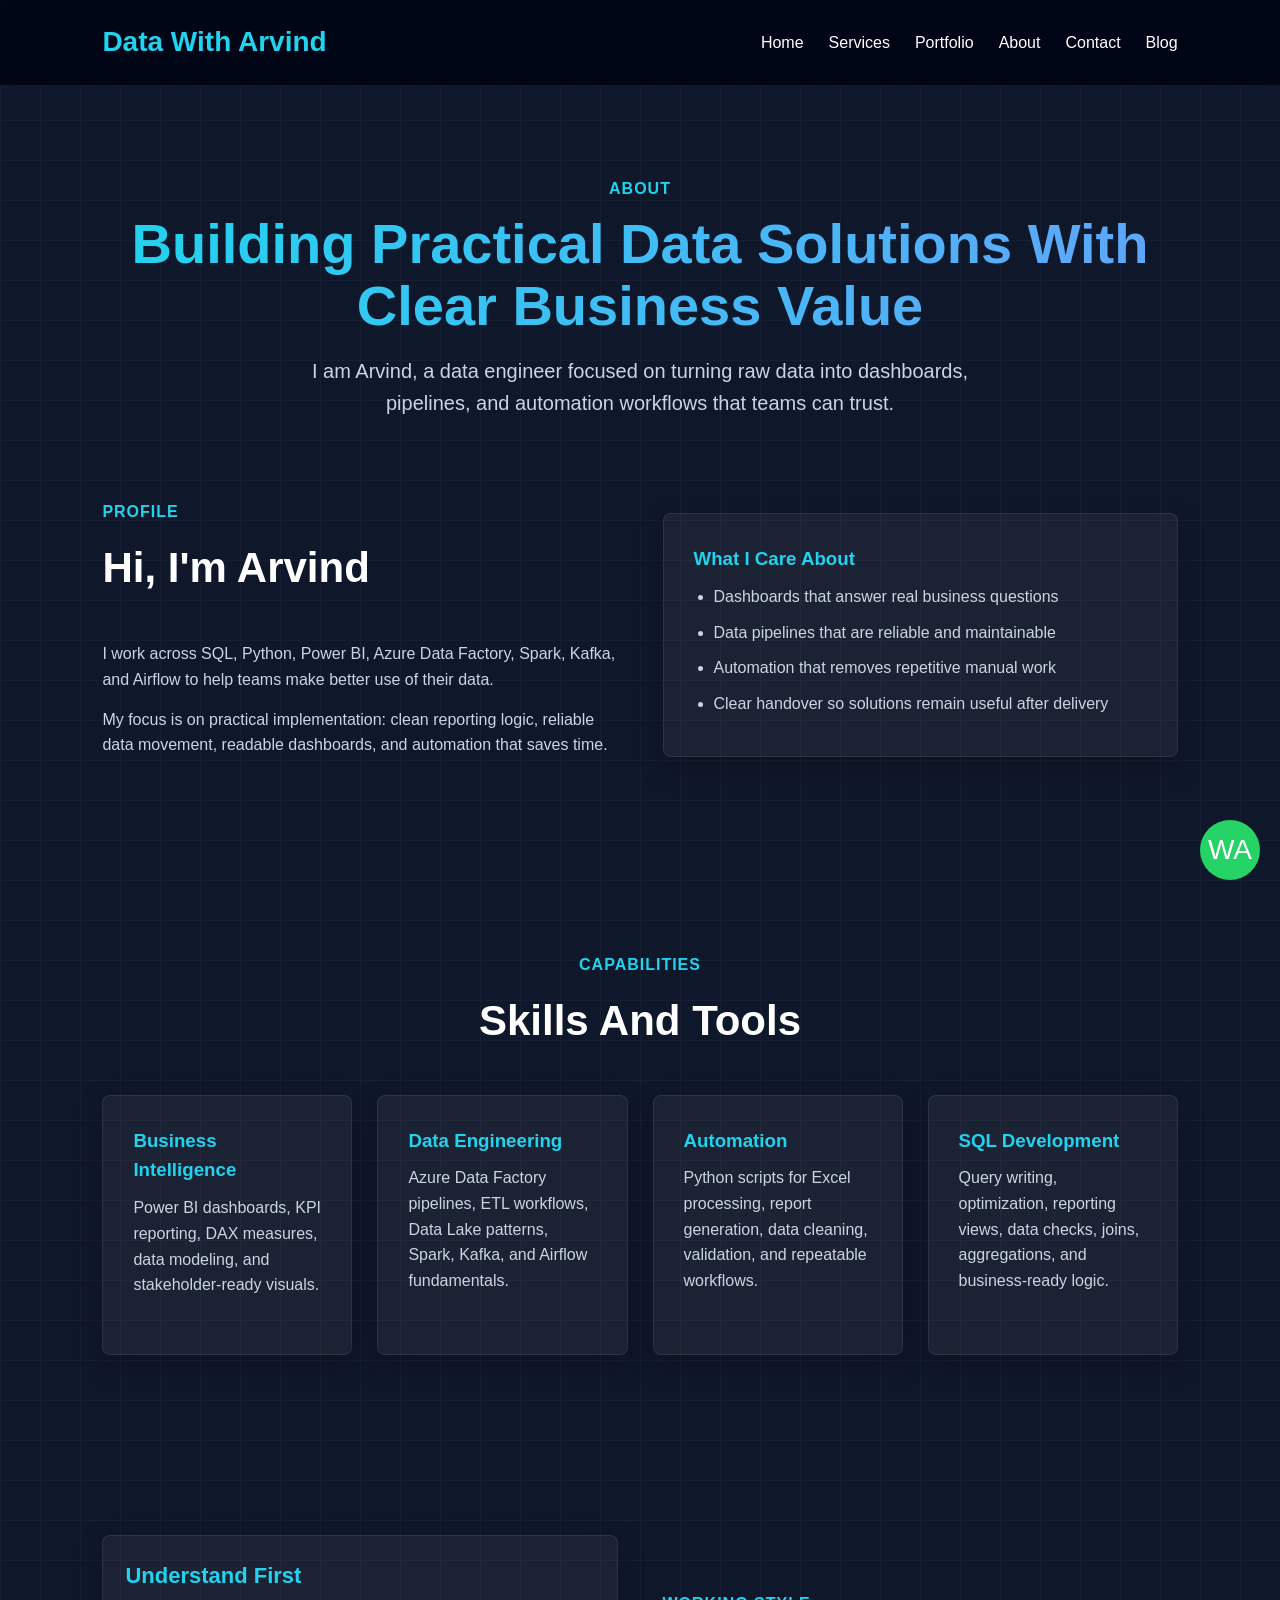
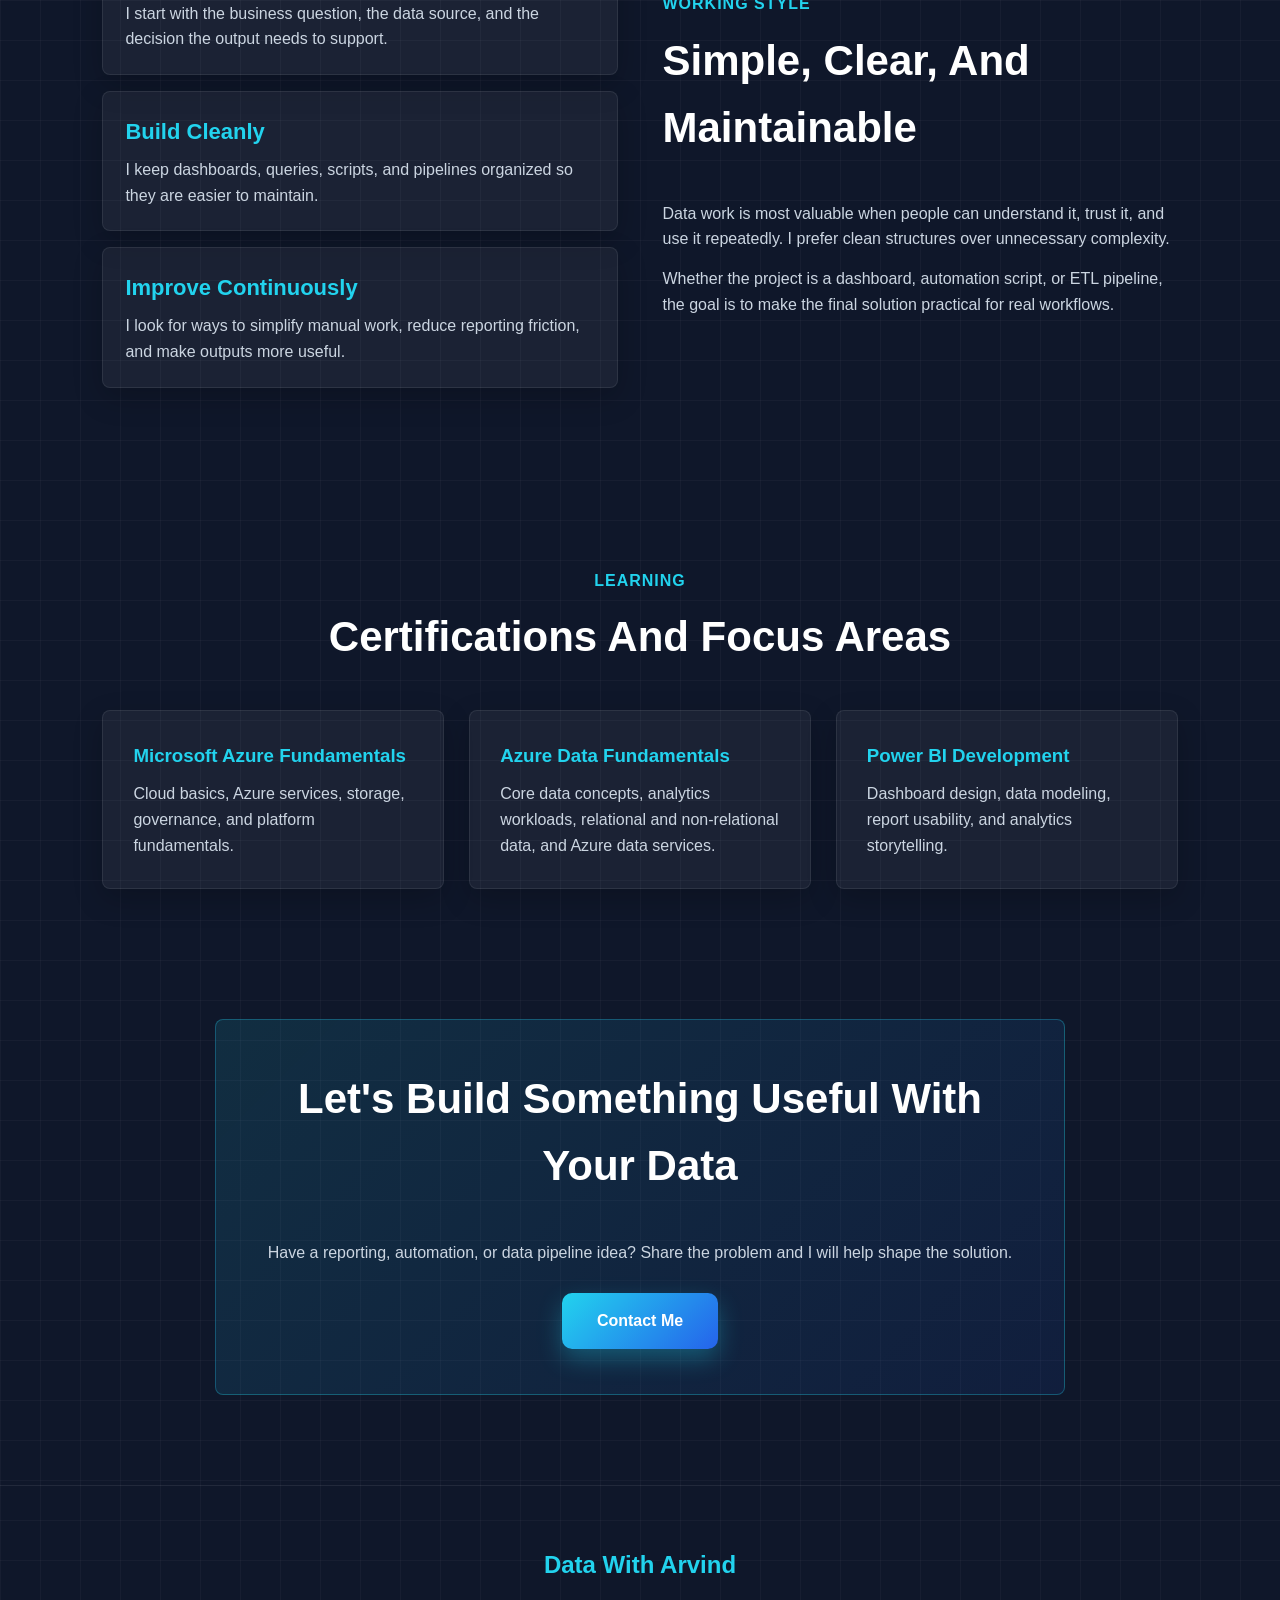
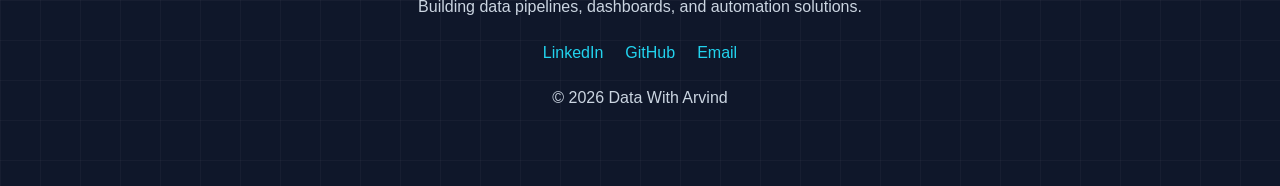
==== about.html @ 2aab29ba "Enhance homepage design and add analysis snapshot" ====
<!DOCTYPE html>
<html lang="en">
<head>
<meta charset="UTF-8">
<meta name="viewport" content="width=device-width, initial-scale=1.0">
<meta name="description" content="Learn about Arvind, a data engineer focused on SQL, Python, Power BI, Azure Data Factory, Spark, Kafka, Airflow, dashboards, and automation.">
<title>About | Data With Arvind</title>
<link rel="stylesheet" href="css/style.css">
</head>

<body>

<nav aria-label="Primary navigation">
<a class="logo" href="index.html">Data With Arvind</a>

<ul>
<li><a href="index.html">Home</a></li>
<li><a href="services.html">Services</a></li>
<li><a href="portfolio.html">Portfolio</a></li>
<li><a href="about.html" aria-current="page">About</a></li>
<li><a href="contact.html">Contact</a></li>
<li><a href="blog.html">Blog</a></li>
</ul>
</nav>

<main>

<section class="page-header about-header">
<span class="section-kicker">About</span>
<h1>Building Practical Data Solutions With Clear Business Value</h1>
<p>
I am Arvind, a data engineer focused on turning raw data into dashboards, pipelines, and automation workflows that teams can trust.
</p>
</section>

<section class="section split-section about-profile" aria-labelledby="about-title">
<div>
<span class="section-kicker">Profile</span>
<h2 id="about-title">Hi, I'm Arvind</h2>
<p>
I work across SQL, Python, Power BI, Azure Data Factory, Spark, Kafka, and Airflow to help teams make better use of their data.
</p>
<p>
My focus is on practical implementation: clean reporting logic, reliable data movement, readable dashboards, and automation that saves time.
</p>
</div>

<div class="card about-card">
<h3>What I Care About</h3>
<ul>
<li>Dashboards that answer real business questions</li>
<li>Data pipelines that are reliable and maintainable</li>
<li>Automation that removes repetitive manual work</li>
<li>Clear handover so solutions remain useful after delivery</li>
</ul>
</div>
</section>

<section class="section" aria-labelledby="about-skills-title">
<span class="section-kicker">Capabilities</span>
<h2 id="about-skills-title">Skills And Tools</h2>

<div class="about-skill-grid">
<article class="card about-skill-card">
<h3>Business Intelligence</h3>
<p>Power BI dashboards, KPI reporting, DAX measures, data modeling, and stakeholder-ready visuals.</p>
</article>

<article class="card about-skill-card">
<h3>Data Engineering</h3>
<p>Azure Data Factory pipelines, ETL workflows, Data Lake patterns, Spark, Kafka, and Airflow fundamentals.</p>
</article>

<article class="card about-skill-card">
<h3>Automation</h3>
<p>Python scripts for Excel processing, report generation, data cleaning, validation, and repeatable workflows.</p>
</article>

<article class="card about-skill-card">
<h3>SQL Development</h3>
<p>Query writing, optimization, reporting views, data checks, joins, aggregations, and business-ready logic.</p>
</article>
</div>
</section>

<section class="section split-section" aria-labelledby="working-style-title">
<div class="process-list">
<div class="card process-card">
<strong>Understand First</strong>
<p>I start with the business question, the data source, and the decision the output needs to support.</p>
</div>

<div class="card process-card">
<strong>Build Cleanly</strong>
<p>I keep dashboards, queries, scripts, and pipelines organized so they are easier to maintain.</p>
</div>

<div class="card process-card">
<strong>Improve Continuously</strong>
<p>I look for ways to simplify manual work, reduce reporting friction, and make outputs more useful.</p>
</div>
</div>

<div>
<span class="section-kicker">Working Style</span>
<h2 id="working-style-title">Simple, Clear, And Maintainable</h2>
<p>
Data work is most valuable when people can understand it, trust it, and use it repeatedly. I prefer clean structures over unnecessary complexity.
</p>
<p>
Whether the project is a dashboard, automation script, or ETL pipeline, the goal is to make the final solution practical for real workflows.
</p>
</div>
</section>

<section class="section" aria-labelledby="certifications-title">
<span class="section-kicker">Learning</span>
<h2 id="certifications-title">Certifications And Focus Areas</h2>

<div class="grid">
<article class="card deliverable-card">
<h3>Microsoft Azure Fundamentals</h3>
<p>Cloud basics, Azure services, storage, governance, and platform fundamentals.</p>
</article>

<article class="card deliverable-card">
<h3>Azure Data Fundamentals</h3>
<p>Core data concepts, analytics workloads, relational and non-relational data, and Azure data services.</p>
</article>

<article class="card deliverable-card">
<h3>Power BI Development</h3>
<p>Dashboard design, data modeling, report usability, and analytics storytelling.</p>
</article>
</div>
</section>

<section class="section cta-section" aria-labelledby="about-cta-title">
<div class="cta-panel">
<h2 id="about-cta-title">Let's Build Something Useful With Your Data</h2>
<p>Have a reporting, automation, or data pipeline idea? Share the problem and I will help shape the solution.</p>
<a href="contact.html" class="btn-primary">Contact Me</a>
</div>
</section>

</main>

<footer class="footer">
<h2>Data With Arvind</h2>
<p>Building data pipelines, dashboards, and automation solutions.</p>

<div class="footer-links">
<a href="https://www.linkedin.com/" target="_blank" rel="noopener">LinkedIn</a>
<a href="https://github.com/" target="_blank" rel="noopener">GitHub</a>
<a href="mailto:data_with_arvind@gmail.com">Email</a>
</div>

<p>&copy; 2026 Data With Arvind</p>
</footer>

<a href="https://wa.me/918861333476" class="whatsapp-btn" aria-label="Chat on WhatsApp">
WA
</a>

</body>
</html>
---- css/style.css ----
/* RESET */
*{
    margin:0;
    padding:0;
    box-sizing:border-box;
    font-family:'Segoe UI',sans-serif;
}

/* BODY */
body{
    background:#0f172a;
    color:#ffffff;
    line-height:1.6;

    background-image:
    linear-gradient(rgba(255,255,255,.03) 1px, transparent 1px),
    linear-gradient(90deg, rgba(255,255,255,.03) 1px, transparent 1px);

    background-size:40px 40px;
}

/* NAVBAR */
nav{
    display:flex;
    justify-content:space-between;
    align-items:center;

    padding:20px 8%;

    position:sticky;
    top:0;
    z-index:1000;

    background:rgba(2,6,23,.95);
    backdrop-filter:blur(15px);

    border-bottom:1px solid rgba(255,255,255,.08);
}

.logo{
    font-size:28px;
    font-weight:700;
    color:#22d3ee;
    text-decoration:none;
}

nav ul{
    display:flex;
    gap:25px;
    list-style:none;
}

nav a{
    text-decoration:none;
    color:white;
    transition:.3s;
}

nav a:hover{
    color:#22d3ee;
}

/* HERO */
.hero{
    min-height:90vh;

    display:flex;
    align-items:center;
    justify-content:space-between;

    gap:50px;

    padding:80px 8%;
}

.hero-left,
.hero-right{
    flex:1;
}

.hero-right{
    display:flex;
    justify-content:center;
    align-items:center;
}

.hero-tag{
    color:#22d3ee;
    font-weight:600;
    letter-spacing:1px;
}

.hero h1{
    font-size:68px;
    line-height:1.1;
    margin:20px 0;

    background:linear-gradient(
    90deg,
    #22d3ee,
    #60a5fa
    );

    -webkit-background-clip:text;
    -webkit-text-fill-color:transparent;
}

.hero p{
    color:#cbd5e1;
    font-size:20px;
    max-width:650px;
}

/* BUTTONS */
.hero-buttons{
    display:flex;
    gap:15px;
    margin-top:30px;
}

.hero-benefits{
    list-style:none;
    margin:28px 0 0;
    padding:0;
    display:grid;
    gap:12px;
}

.hero-benefits li{
    color:#cbd5e1;
    padding-left:22px;
    position:relative;
}

.hero-benefits li:before{
    content:'✔';
    position:absolute;
    left:0;
    top:0;
    color:#22d3ee;
}

.btn-primary{
    display:inline-block;

    padding:15px 35px;

    border-radius:10px;

    text-decoration:none;
    font-weight:700;

    background:linear-gradient(
    135deg,
    #22d3ee,
    #2563eb
    );

    color:white;

    transition:.3s;

    box-shadow:
    0 10px 25px rgba(34,211,238,.3);
}

.btn-primary:hover{
    transform:translateY(-4px);
}

.btn-secondary{
    display:inline-block;

    padding:15px 35px;

    border-radius:10px;

    text-decoration:none;
    font-weight:700;

    border:2px solid #22d3ee;

    color:#22d3ee;

    transition:.3s;
}

.btn-secondary:hover{
    background:#22d3ee;
    color:black;
}

/* TRUST BADGES */
.trust-badges{
    display:flex;
    gap:15px;
    flex-wrap:wrap;

    margin-top:25px;

    color:#94a3b8;
}

/* SECTION */
.section{
    padding:90px 8%;
    position:relative;
}

.section.section-alt{
    background:rgba(255,255,255,.02);
    border-top:1px solid rgba(255,255,255,.06);
    border-bottom:1px solid rgba(255,255,255,.06);
}

.section h2{
    text-align:center;
    margin-bottom:40px;
    font-size:42px;
    max-width:760px;
    margin-left:auto;
    margin-right:auto;
}

.section h2{
    text-align:center;
    margin-bottom:40px;
    font-size:42px;
}

/* GRID */
.grid{
    display:grid;

    grid-template-columns:
    repeat(auto-fit,minmax(250px,1fr));

    gap:25px;
}

.analytics-grid{
    display:grid;
    grid-template-columns:repeat(auto-fit,minmax(260px,1fr));
    gap:25px;
    margin-top:40px;
}

.analysis-card{
    background:rgba(15,23,42,.92);
    border:1px solid rgba(34,211,238,.12);
    padding:28px;
}

.analysis-card h3{
    color:#60a5fa;
    margin-bottom:16px;
}

.analysis-card p{
    color:#cbd5e1;
    margin-bottom:22px;
}

.analysis-metrics{
    display:grid;
    grid-template-columns:1fr 1fr;
    gap:18px;
}

.analysis-metrics div{
    background:rgba(255,255,255,.05);
    padding:18px;
    border-radius:16px;
    border:1px solid rgba(255,255,255,.08);
}

.analysis-metrics strong{
    display:block;
    font-size:28px;
    color:#22d3ee;
    margin-bottom:8px;
}

.analysis-metrics span{
    color:#94a3b8;
}

.analysis-highlights{
    display:grid;
    grid-template-columns:1.2fr 0.8fr;
    gap:25px;
    margin-top:35px;
}

.analysis-chart-card,
.analysis-summary{
    padding:30px;
    background:rgba(15,23,42,.92);
    border:1px solid rgba(34,211,238,.12);
}

.analysis-chart-card h3,
.analysis-summary h3{
    color:#60a5fa;
    margin-bottom:18px;
}

.mini-chart{
    display:flex;
    align-items:flex-end;
    gap:14px;
    height:160px;
    padding:20px 0 0;
}

.mini-bar{
    flex:1;
    border-radius:12px 12px 0 0;
    background:linear-gradient(180deg,#22d3ee,#4f46e5);
}

.mini-bar-one{height:42%;}
.mini-bar-two{height:68%;}
.mini-bar-three{height:52%;}
.mini-bar-four{height:86%;}
.mini-bar-five{height:74%;}

.analysis-summary p,
.analysis-summary li{
    color:#cbd5e1;
}

.analysis-summary ul{
    margin:18px 0 0;
    padding-left:20px;
}

.analysis-summary li{
    margin-bottom:12px;
}

@media(max-width:900px){
    .analysis-highlights{
        grid-template-columns:1fr;
    }
}

/* CARDS */
.card{
    background:rgba(255,255,255,.05);

    padding:30px;

    border-radius:8px;

    border:1px solid rgba(255,255,255,.08);

    transition:.3s;

    box-shadow:
    0 10px 30px rgba(0,0,0,.2);
}

.card:hover{
    transform:translateY(-8px);
    border-color:#22d3ee;
}

.card h3{
    color:#22d3ee;
    margin-bottom:10px;
}

/* DASHBOARD CARD */
.dashboard-card{
    padding:35px;
    background:rgba(15,23,42,.95);
    border:1px solid rgba(255,255,255,.1);
    box-shadow:0 30px 60px rgba(0,0,0,.25);
}

.hero-image-container{
    display:none;
}

.dashboard-card{
    margin-top:0;
    position:relative;
    z-index:1;
}

.dashboard-topline{
    display:flex;
    align-items:center;
    justify-content:space-between;
    color:#94a3b8;
    margin-bottom:20px;
}

.dashboard-topline strong{
    color:#22d3ee;
}

.metric-row{
    display:grid;
    grid-template-columns:1fr 1fr;
    gap:15px;
}

.metric{
    background:#1e293b;

    padding:15px;

    border-radius:8px;

    margin-bottom:15px;
}

.metric span{
    color:#94a3b8;
}

.metric h2{
    color:#22d3ee;
    margin-top:5px;
}

.chart{
    height:140px;
    display:flex;
    align-items:end;
    gap:14px;
    margin-top:25px;
    padding:18px;
    border-radius:8px;
    background:rgba(15,23,42,.75);
    border:1px solid rgba(255,255,255,.08);
}

.chart-bar{
    flex:1;
    min-width:28px;
    border-radius:6px 6px 0 0;
    background:linear-gradient(180deg,#22d3ee,#2563eb);
}

.chart-bar-one{height:42%;}
.chart-bar-two{height:68%;}
.chart-bar-three{height:52%;}
.chart-bar-four{height:86%;}
.chart-bar-five{height:74%;}

/* TECHNOLOGY TAGS */
.tech-wrapper{
    text-align:center;
}

.tech-tag{
    display:inline-block;

    padding:10px 16px;

    margin:5px;

    border-radius:30px;

    background:#1e293b;

    color:#22d3ee;

    border:1px solid rgba(255,255,255,.08);
}

.section-kicker{
    display:block;
    color:#22d3ee;
    font-weight:700;
    text-align:center;
    text-transform:uppercase;
    letter-spacing:1px;
    margin-bottom:10px;
}

.section-intro{
    padding-top:50px;
}

.split-section{
    display:grid;
    grid-template-columns:1fr 1fr;
    gap:45px;
    align-items:center;
}

.why-text{
    max-width:520px;
}

.why-image-card{
    display:grid;
    gap:25px;
}

.why-highlight{
    padding:30px;
    background:rgba(34,211,238,.08);
    border:1px solid rgba(34,211,238,.2);
    border-radius:16px;
}

.why-highlight-title{
    font-size:20px;
    margin-bottom:18px;
    color:#e2e8f0;
}

.why-highlight-list{
    list-style:none;
    margin:0;
    padding:0;
}

.why-highlight-list li{
    padding-left:22px;
    margin-bottom:14px;
    position:relative;
    color:#cbd5e1;
}

.why-highlight-list li:before{
    content:'•';
    position:absolute;
    left:0;
    top:0;
    color:#22d3ee;
}

.split-section h2,
.split-section .section-kicker{
    text-align:left;
}

.split-section p{
    color:#cbd5e1;
    margin-bottom:14px;
}

.stats-grid{
    display:grid;
    grid-template-columns:repeat(2,1fr);
    gap:20px;
}

.stat-card{
    text-align:center;
}

.stat-card h3{
    font-size:40px;
}

.text-link{
    display:inline-block;
    color:#22d3ee;
    text-decoration:none;
    font-weight:700;
    margin-top:18px;
}

.text-link:hover{
    color:#60a5fa;
}

.project-card,
.service-card{
    position:relative;
    overflow:hidden;
    background:rgba(15,23,42,.9);
    border:1px solid rgba(34,211,238,.16);
    padding:30px;
}

.project-card:before,
.service-card:before{
    content:attr(data-icon);
    position:absolute;
    top:18px;
    right:18px;
    font-size:42px;
    opacity:.12;
}

.project-card h3,
.service-card h3{
    margin-top:0;
    color:#e2e8f0;
}

.project-card p,
.service-card p{
    color:#cbd5e1;
}

.project-card:hover,
.service-card:hover{
    transform:translateY(-6px);
}

.highlight-card ul{
    margin-left:20px;
    color:#cbd5e1;
}

.highlight-card li{
    margin-bottom:10px;
}

.cta-section{
    padding-top:40px;
}

.cta-panel{
    max-width:850px;
    margin:auto;
    text-align:center;
    padding:45px;
    border-radius:8px;
    border:1px solid rgba(34,211,238,.3);
    background:linear-gradient(135deg,rgba(34,211,238,.12),rgba(37,99,235,.1));
}

.cta-panel p{
    color:#cbd5e1;
    margin:16px 0 28px;
}

/* FOOTER */
.footer{
    text-align:center;

    padding:60px 20px;

    border-top:1px solid rgba(255,255,255,.08);
}

.footer h3{
    color:#22d3ee;
    margin-bottom:10px;
}

.footer h2{
    color:#22d3ee;
    margin-bottom:10px;
}

.footer p{
    color:#cbd5e1;
    margin-bottom:15px;
}

.footer-links{
    display:flex;
    justify-content:center;
    gap:22px;
    margin:20px 0;
}

.footer-links a{
    color:#22d3ee;
    text-decoration:none;
}

.footer-links a:hover{
    color:#60a5fa;
}

/* WHATSAPP BUTTON */
.whatsapp-btn{
    position:fixed;

    bottom:20px;
    right:20px;

    width:60px;
    height:60px;

    display:flex;
    justify-content:center;
    align-items:center;

    border-radius:50%;

    background:#25D366;

    color:white;

    text-decoration:none;

    font-size:28px;

    z-index:999;
}

/* ANIMATION */
.card{
    animation:fadeUp .8s ease;
}

@keyframes fadeUp{

    from{
        opacity:0;
        transform:translateY(30px);
    }

    to{
        opacity:1;
        transform:translateY(0);
    }
}

/* MOBILE */
@media(max-width:900px){

    .hero{
        flex-direction:column;
        text-align:center;
        padding:60px 6%;
    }

    .hero h1{
        font-size:42px;
    }

    .hero-buttons{
        justify-content:center;
        flex-wrap:wrap;
    }

    .trust-badges{
        justify-content:center;
    }

    .hero-right{
        width:100%;
    }

    .dashboard-card{
        margin-top:0;
    }

    nav{
        flex-direction:column;
        gap:15px;
    }

    nav ul{
        flex-wrap:wrap;
        justify-content:center;
    }

    .section h2{
        font-size:34px;
    }

    .split-section{
        grid-template-columns:1fr;
        text-align:center;
    }

    .why-image-card{
        grid-template-columns:1fr;
    }

    .split-section h2,
    .split-section .section-kicker{
        text-align:center;
    }

    .stats-grid{
        grid-template-columns:1fr 1fr;
    }
}

@media(max-width:560px){

    .metric-row,
    .stats-grid{
        grid-template-columns:1fr;
    }

    .chart{
        gap:8px;
        padding:12px;
    }

    .cta-panel{
        padding:30px 22px;
    }

    .footer-links{
        flex-wrap:wrap;
    }
}

.contact-section{

    min-height:80vh;

    display:grid;
    grid-template-columns:1fr 1fr;

    gap:50px;

    padding:100px 8%;

    align-items:center;
}

.contact-tag{
    color:#22d3ee;
    font-weight:600;
}

.contact-info h1{

    font-size:60px;

    margin:20px 0;

    background:
    linear-gradient(
    90deg,
    #22d3ee,
    #60a5fa
    );

    -webkit-background-clip:text;
    -webkit-text-fill-color:transparent;
}

.contact-info p{

    color:#cbd5e1;

    margin-bottom:30px;

    max-width:550px;
}

.contact-card{

    background:rgba(255,255,255,.05);

    border:1px solid rgba(255,255,255,.08);

    padding:18px 20px;

    border-radius:15px;

    margin-bottom:15px;

    transition:.3s;
}

.contact-card:hover{

    border-color:#22d3ee;

    transform:translateX(10px);
}

.contact-form-box{

    background:rgba(255,255,255,.05);

    border:1px solid rgba(255,255,255,.08);

    padding:35px;

    border-radius:20px;

    backdrop-filter:blur(15px);
}

.contact-form{

    display:flex;

    flex-direction:column;

    gap:15px;
}

.contact-form input,
.contact-form textarea{

    background:#1e293b;

    border:none;

    color:white;

    padding:15px;

    border-radius:10px;

    outline:none;
}

.contact-form input:focus,
.contact-form textarea:focus,
.contact-form select:focus{

    border:1px solid #22d3ee;
}

.contact-form button{

    background:
    linear-gradient(
    135deg,
    #22d3ee,
    #2563eb
    );

    color:white;

    border:none;

    padding:15px;

    border-radius:10px;

    cursor:pointer;

    font-weight:700;
}

.contact-form button:hover{

    transform:translateY(-3px);
}

.contact-section{
    display:grid;
    grid-template-columns:1fr 1fr;
    gap:50px;
    padding:80px 8%;
}

.contact-tag{
    color:#22d3ee;
    font-weight:600;
}

.contact-info h2{
    font-size:50px;
    margin:20px 0;
}

.contact-card{
    background:rgba(255,255,255,.05);
    border:1px solid rgba(255,255,255,.08);
    padding:18px;
    border-radius:15px;
    margin-bottom:15px;
}

.contact-form-box{
    background:rgba(255,255,255,.05);
    border:1px solid rgba(255,255,255,.08);
    padding:35px;
    border-radius:20px;
}

.contact-form{
    display:flex;
    flex-direction:column;
    gap:15px;
}

.contact-form input,
.contact-form textarea{
    background:#1e293b;
    color:white;
    border:none;
    padding:15px;
    border-radius:10px;
}

.contact-form button{
    background:linear-gradient(
    135deg,
    #22d3ee,
    #2563eb
    );
    color:white;
    border:none;
    padding:15px;
    border-radius:10px;
    cursor:pointer;
}

@media(max-width:900px){

.contact-section{
    grid-template-columns:1fr;
}

.contact-info{
    text-align:center;
}

}

/* CONTACT PAGE */
.page-header{
    padding:90px 8% 40px;
    text-align:center;
}

.page-header h1{
    font-size:56px;
    line-height:1.1;
    margin:12px 0 18px;
    background:linear-gradient(90deg,#22d3ee,#60a5fa);
    -webkit-background-clip:text;
    -webkit-text-fill-color:transparent;
}

.page-header p{
    max-width:720px;
    margin:auto;
    color:#cbd5e1;
    font-size:20px;
}

.contact-header{
    padding-bottom:20px;
}

.contact-section{
    min-height:auto;
    padding:60px 8% 80px;
    gap:45px;
}

.contact-info h2,
.contact-form-box h2{
    font-size:42px;
    margin:14px 0 20px;
}

.contact-list{
    display:grid;
    gap:15px;
}

.contact-highlights{
    display:grid;
    grid-template-columns:1fr 1fr;
    gap:15px;
    margin:28px 0;
}

.contact-highlights div{
    padding:18px;
    border-radius:8px;
    background:rgba(255,255,255,.05);
    border:1px solid rgba(255,255,255,.08);
}

.contact-highlights strong,
.contact-highlights span{
    display:block;
}

.contact-highlights strong{
    color:#22d3ee;
    margin-bottom:4px;
}

.contact-highlights span{
    color:#cbd5e1;
}

.contact-card{
    display:block;
    color:white;
    text-decoration:none;
    border-radius:8px;
}

.contact-card-label{
    display:block;
    color:#94a3b8;
    font-size:14px;
    margin-bottom:4px;
}

.contact-card strong{
    color:#ffffff;
    overflow-wrap:anywhere;
}

.contact-form-box{
    border-radius:8px;
}

.form-intro{
    color:#cbd5e1;
    margin-bottom:22px;
}

.form-grid{
    display:grid;
    grid-template-columns:1fr 1fr;
    gap:15px;
}

.form-field{
    display:flex;
    flex-direction:column;
    gap:7px;
}

.form-field label{
    color:#cbd5e1;
    font-weight:600;
}

.contact-form input,
.contact-form textarea,
.contact-form select{
    border:1px solid transparent;
}

.contact-form select{
    background:#1e293b;
    color:white;
    padding:15px;
    border-radius:10px;
    outline:none;
}

.contact-form textarea{
    resize:vertical;
}

.contact-form button{
    font-weight:700;
    transition:.3s;
}

.contact-support{
    padding-top:20px;
}

@media(max-width:900px){

    .page-header h1{
        font-size:42px;
    }

    .page-header p{
        font-size:18px;
    }

    .contact-section{
        padding-top:40px;
    }

    .contact-highlights{
        max-width:620px;
        margin:28px auto;
    }
}

@media(max-width:560px){

    .page-header{
        padding-top:60px;
    }

    .contact-info h2,
    .contact-form-box h2{
        font-size:32px;
    }

    .contact-highlights,
    .form-grid{
        grid-template-columns:1fr;
    }
}

/* SERVICES PAGE */
.services-header{
    padding-bottom:30px;
}

.service-overview{
    padding-top:50px;
}

.service-grid{
    display:grid;
    grid-template-columns:repeat(2,minmax(0,1fr));
    gap:25px;
}

.service-card{
    position:relative;
    overflow:hidden;
}

.service-card::before{
    content:"";
    position:absolute;
    inset:0 0 auto;
    height:4px;
    background:linear-gradient(90deg,#22d3ee,#60a5fa);
}

.service-number{
    display:inline-flex;
    align-items:center;
    justify-content:center;
    width:44px;
    height:44px;
    border-radius:8px;
    background:#1e293b;
    color:#22d3ee;
    font-weight:800;
    margin-bottom:18px;
}

.service-card p,
.deliverable-card p{
    color:#cbd5e1;
}

.service-card ul{
    margin:18px 0 0 20px;
    color:#cbd5e1;
}

.service-card li{
    margin-bottom:8px;
}

.process-list{
    display:grid;
    gap:16px;
}

.process-card{
    padding:22px;
}

.process-card strong{
    display:block;
    color:#22d3ee;
    font-size:22px;
    margin-bottom:8px;
}

.process-card p{
    margin-bottom:0;
}

@media(max-width:900px){

    .service-grid{
        grid-template-columns:1fr;
    }
}

/* PORTFOLIO PAGE */
.portfolio-header{
    padding-bottom:30px;
}

.portfolio-summary{
    padding-top:50px;
}

.portfolio-stats{
    display:grid;
    grid-template-columns:repeat(4,minmax(0,1fr));
    gap:20px;
}

.portfolio-grid{
    display:grid;
    grid-template-columns:repeat(2,minmax(0,1fr));
    gap:25px;
}

.project-card{
    display:flex;
    flex-direction:column;
    min-height:330px;
}

.featured-project{
    background:
    linear-gradient(135deg,rgba(34,211,238,.13),rgba(37,99,235,.08)),
    rgba(255,255,255,.05);
}

.project-meta,
.project-outcomes{
    display:flex;
    flex-wrap:wrap;
    gap:10px;
}

.project-meta{
    margin-bottom:18px;
}

.project-meta span,
.project-outcomes span{
    display:inline-flex;
    align-items:center;
    min-height:34px;
    padding:7px 11px;
    border-radius:8px;
    background:#1e293b;
    color:#22d3ee;
    font-size:14px;
    font-weight:700;
}

.project-card p{
    color:#cbd5e1;
    margin-bottom:22px;
}

.project-outcomes{
    margin-top:auto;
}

.project-outcomes span{
    color:#cbd5e1;
    border:1px solid rgba(255,255,255,.08);
}

@media(max-width:900px){

    .portfolio-stats,
    .portfolio-grid{
        grid-template-columns:1fr 1fr;
    }
}

@media(max-width:560px){

    .portfolio-stats,
    .portfolio-grid{
        grid-template-columns:1fr;
    }
}

/* BLOG PAGE */
.blog-header{
    padding-bottom:30px;
}

.blog-feature{
    padding-top:50px;
}

.featured-post{
    display:flex;
    align-items:end;
    justify-content:space-between;
    gap:30px;
    background:
    linear-gradient(135deg,rgba(34,211,238,.13),rgba(37,99,235,.08)),
    rgba(255,255,255,.05);
}

.featured-post h2{
    text-align:left;
    margin:10px 0 14px;
}

.featured-post p,
.blog-card p{
    color:#cbd5e1;
}

.blog-grid{
    display:grid;
    grid-template-columns:repeat(2,minmax(0,1fr));
    gap:25px;
}

.blog-card{
    min-height:260px;
    display:flex;
    flex-direction:column;
}

.post-category{
    display:inline-flex;
    width:max-content;
    padding:7px 11px;
    border-radius:8px;
    background:#1e293b;
    color:#22d3ee;
    font-size:14px;
    font-weight:800;
    margin-bottom:14px;
}

.post-meta{
    display:flex;
    flex-wrap:wrap;
    gap:10px;
    margin-top:auto;
    padding-top:20px;
}

.post-meta span{
    display:inline-flex;
    align-items:center;
    min-height:32px;
    padding:6px 10px;
    border-radius:8px;
    border:1px solid rgba(255,255,255,.08);
    color:#cbd5e1;
    background:#1e293b;
    font-size:14px;
}

.topic-list{
    display:grid;
    gap:16px;
}

.topic-card{
    display:block;
    color:white;
    text-decoration:none;
    padding:24px;
}

.topic-card strong,
.topic-card span{
    display:block;
}

.topic-card strong{
    color:#22d3ee;
    font-size:22px;
    margin-bottom:8px;
}

.topic-card span{
    color:#cbd5e1;
}

@media(max-width:900px){

    .featured-post{
        align-items:flex-start;
        flex-direction:column;
    }

    .blog-grid{
        grid-template-columns:1fr;
    }
}

/* ABOUT PAGE */
.about-header{
    padding-bottom:30px;
}

.about-profile{
    padding-top:50px;
}

.about-card ul{
    margin-left:20px;
    color:#cbd5e1;
}

.about-card li{
    margin-bottom:10px;
}

.about-skill-grid{
    display:grid;
    grid-template-columns:repeat(4,minmax(0,1fr));
    gap:25px;
}

.about-skill-card{
    min-height:260px;
}

.about-skill-card p{
    color:#cbd5e1;
}

@media(max-width:1100px){

    .about-skill-grid{
        grid-template-columns:repeat(2,minmax(0,1fr));
    }
}

@media(max-width:560px){

    .about-skill-grid{
        grid-template-columns:1fr;
    }
}
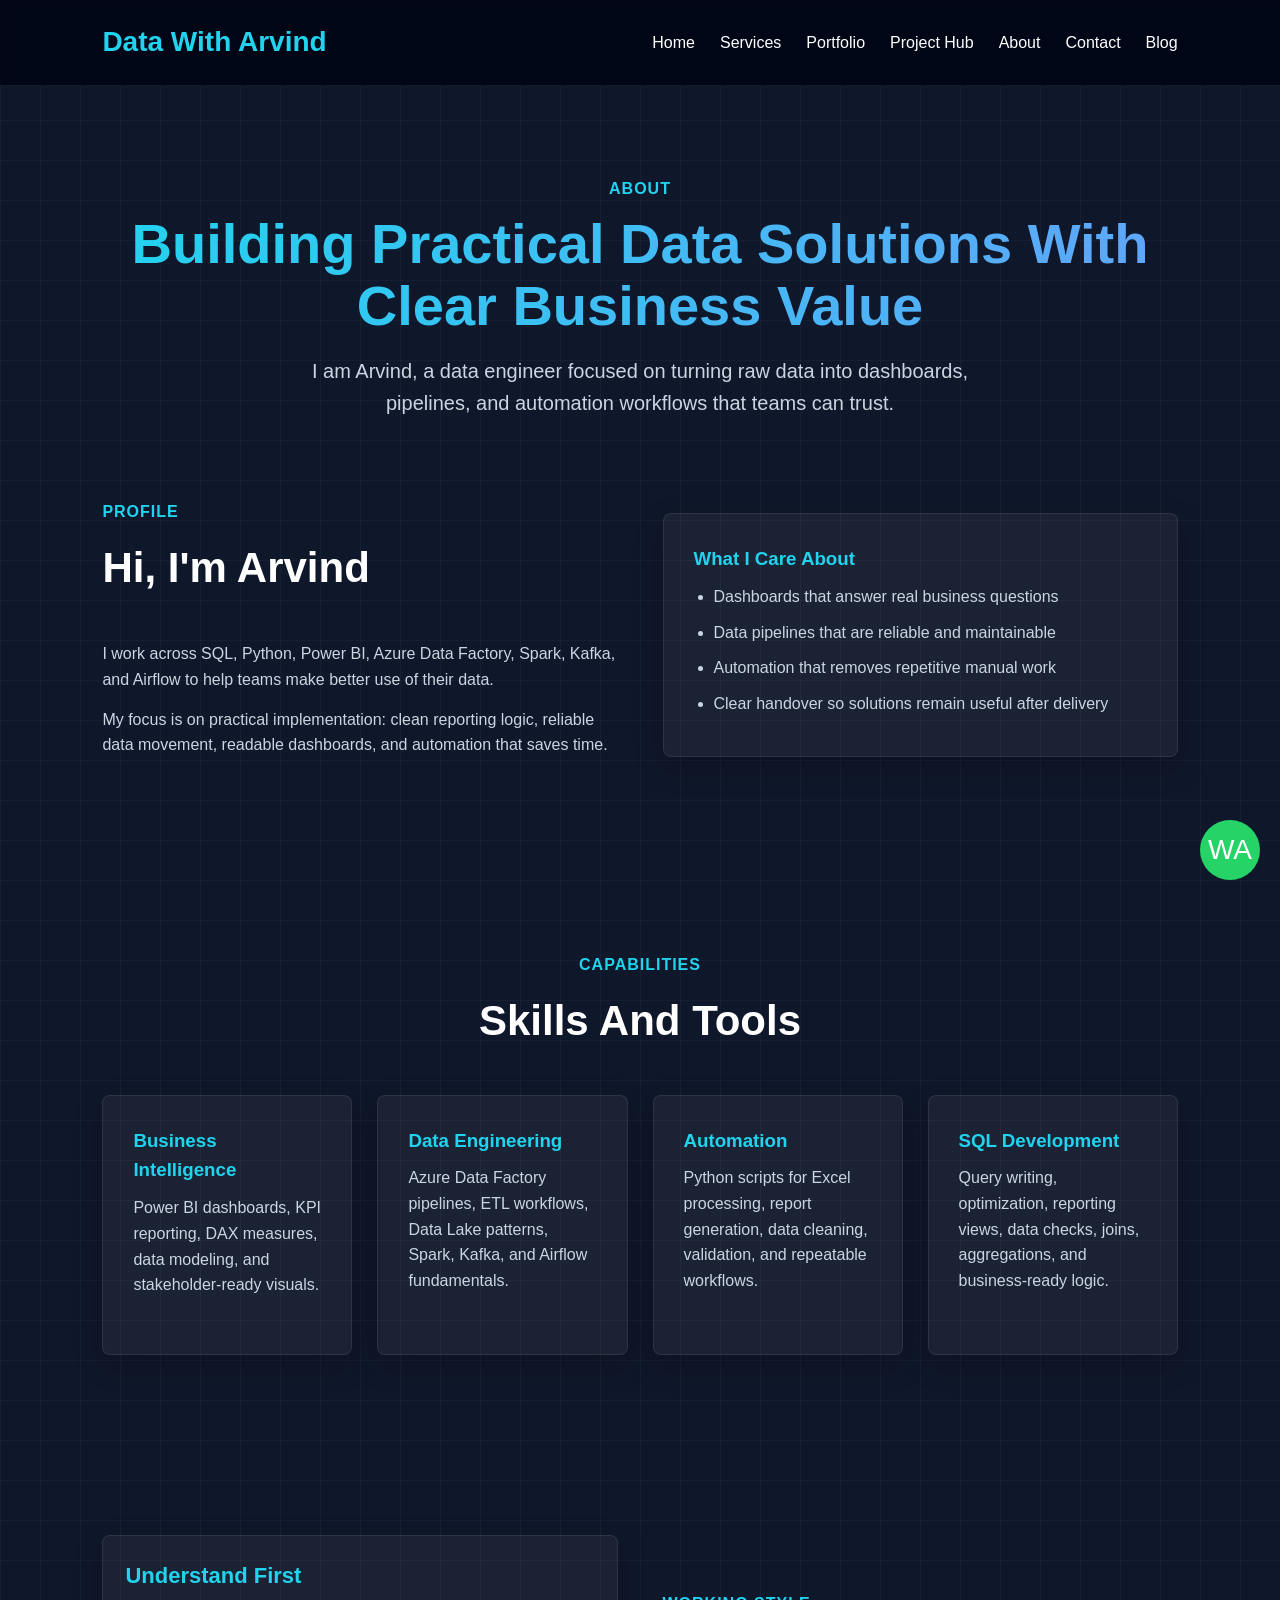
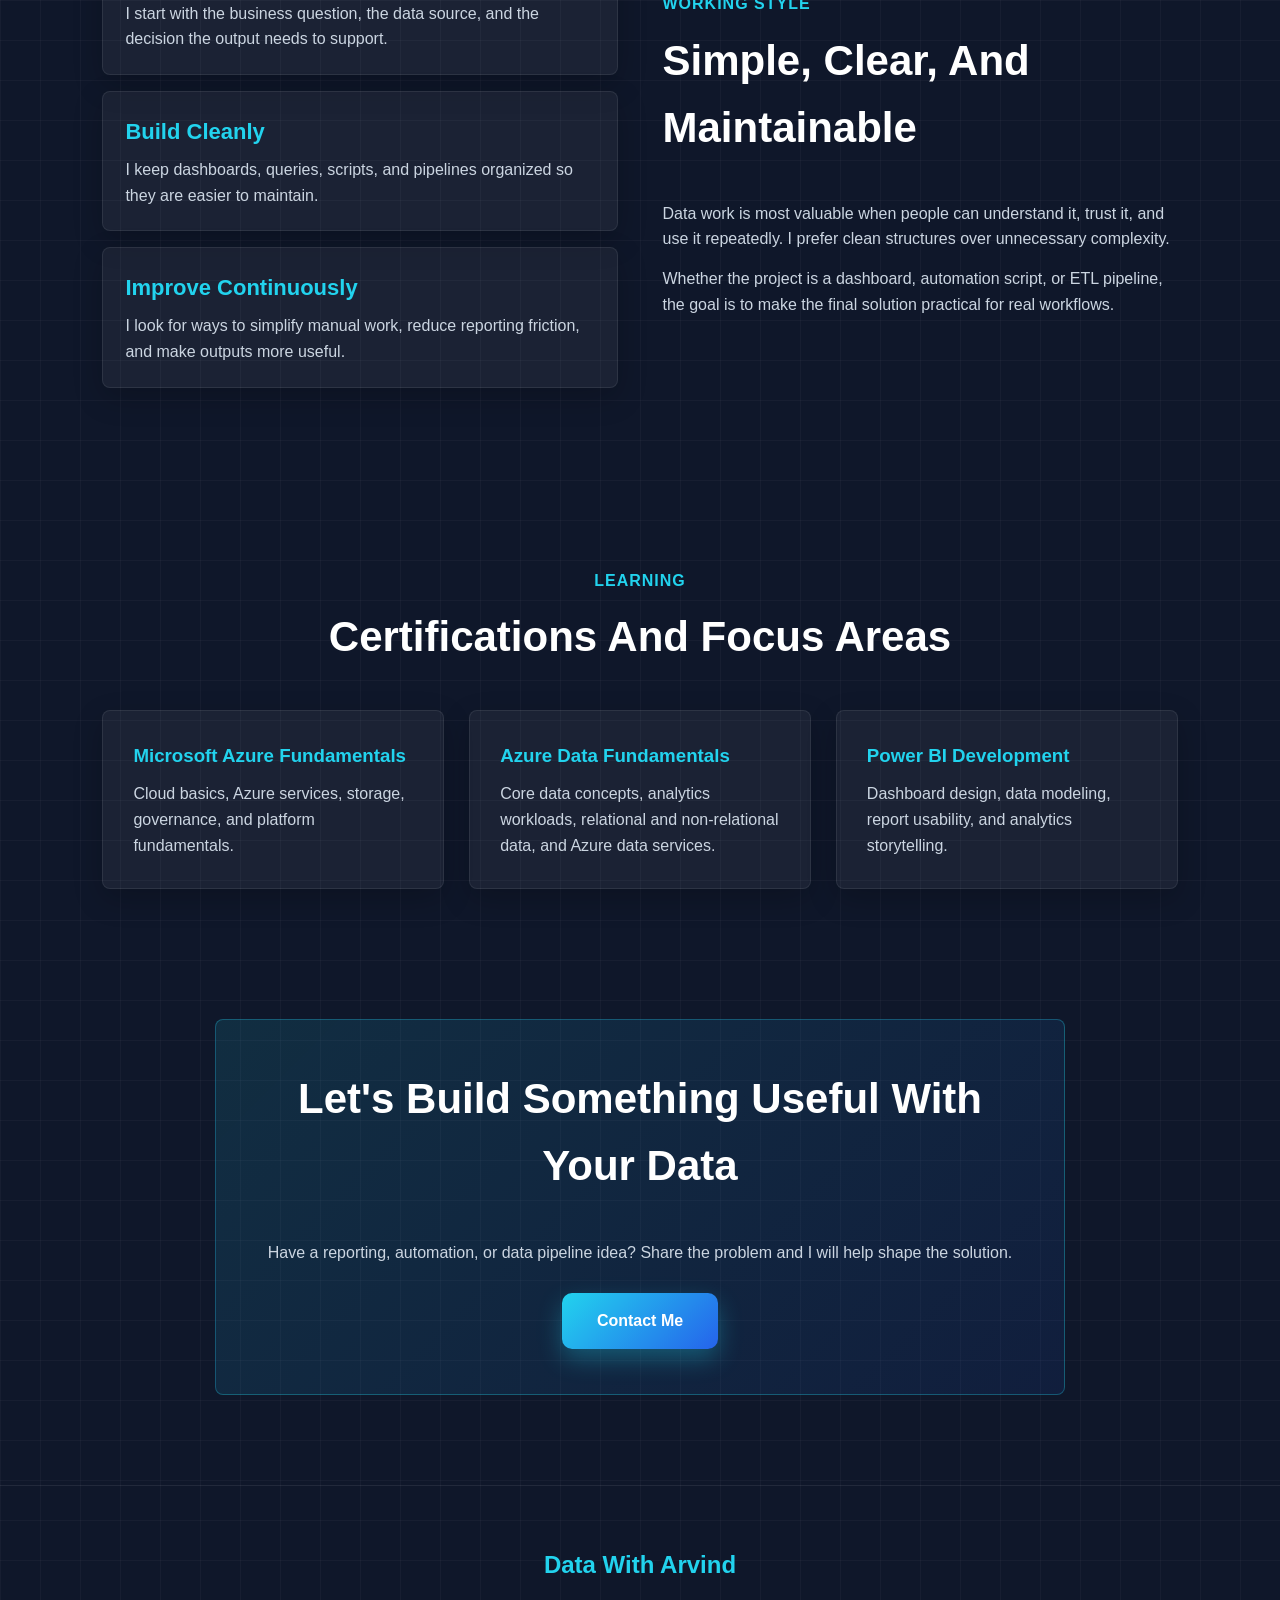
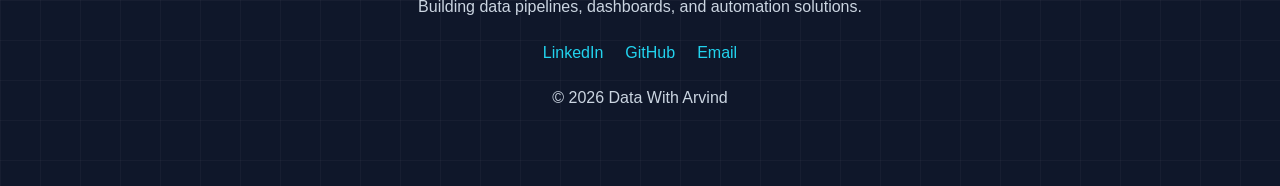
==== commit 11df6c70: "Apply website quick improvements Added favicon, robots.txt, sitemap.xml, Open Graph & Twitter meta t" ====
--- a/about.html
+++ b/about.html
@@ -5,7 +5,16 @@
 <meta name="viewport" content="width=device-width, initial-scale=1.0">
 <meta name="description" content="Learn about Arvind, a data engineer focused on SQL, Python, Power BI, Azure Data Factory, Spark, Kafka, Airflow, dashboards, and automation.">
 <title>About | Data With Arvind</title>
+<link rel="icon" href="images/favicon.svg" type="image/svg+xml">
 <link rel="stylesheet" href="css/style.css">
+<meta property="og:title" content="About | Data With Arvind">
+<meta property="og:description" content="I build practical data solutions: dashboards, pipelines, and automation.">
+<meta property="og:type" content="website">
+<meta property="og:url" content="https://example.com/about.html">
+<meta property="og:image" content="https://example.com/images/hero-banner.png">
+<meta name="twitter:card" content="summary_large_image">
+<meta name="twitter:title" content="About | Data With Arvind">
+<meta name="twitter:description" content="Practical data engineering and BI solutions.">
 </head>
 
 <body>
@@ -16,8 +25,7 @@
 <ul>
 <li><a href="index.html">Home</a></li>
 <li><a href="services.html">Services</a></li>
-<li><a href="portfolio.html">Portfolio</a></li>
-<li><a href="about.html" aria-current="page">About</a></li>
+<li><a href="portfolio.html">Portfolio</a></li><li><a href="projects/index.html">Project Hub</a></li><li><a href="about.html" aria-current="page">About</a></li>
 <li><a href="contact.html">Contact</a></li>
 <li><a href="blog.html">Blog</a></li>
 </ul>
--- a/css/style.css
+++ b/css/style.css
@@ -82,6 +82,11 @@
     display:flex;
     justify-content:center;
     align-items:center;
+    /* Prefer WebP where supported, fallback to PNG */
+    background-image: image-set(url('../images/hero-banner.webp') type('image/webp'), url('../images/hero-banner.png') type('image/png'));
+    background-repeat:no-repeat;
+    background-position:center right;
+    background-size:contain;
 }
 
 .hero-tag{
@@ -205,6 +210,34 @@
 .section{
     padding:90px 8%;
     position:relative;
+}
+
+.project-nav{
+    padding:30px 8%;
+}
+
+.project-nav ul{
+    display:flex;
+    flex-wrap:wrap;
+    gap:18px;
+    list-style:none;
+}
+
+.project-nav li{
+    background:rgba(30,41,59,.9);
+    border:1px solid rgba(56,189,248,.2);
+    border-radius:999px;
+    padding:10px 18px;
+}
+
+.project-nav a{
+    color:#7dd3fc;
+    text-decoration:none;
+    font-weight:600;
+}
+
+.project-nav a:hover{
+    color:#ffffff;
 }
 
 .section.section-alt{
@@ -299,6 +332,36 @@
     border:1px solid rgba(34,211,238,.12);
 }
 
+.ai-solutions{
+    padding-top:30px;
+    padding-bottom:30px;
+}
+
+.ai-grid{
+    display:grid;
+    grid-template-columns:repeat(auto-fit,minmax(260px,1fr));
+    gap:24px;
+    margin-top:30px;
+}
+
+.ai-card{
+    background:linear-gradient(180deg, rgba(30,64,175,.95), rgba(15,23,42,.95));
+    border:1px solid rgba(34,211,238,.18);
+    padding:28px;
+    border-radius:24px;
+    box-shadow:0 20px 40px rgba(15,23,42,.3);
+}
+
+.ai-card h3{
+    color:#7dd3fc;
+    margin-bottom:18px;
+}
+
+.ai-card p{
+    color:#cbd5e1;
+    line-height:1.8;
+}
+
 .analysis-chart-card h3,
 .analysis-summary h3{
     color:#60a5fa;
@@ -339,7 +402,79 @@
     margin-bottom:12px;
 }
 
+.submissions-section{
+    padding-top:40px;
+}
+
+.submission-status{
+    margin-top:22px;
+    padding:18px 22px;
+    border-radius:12px;
+    transition: background .2s ease, color .2s ease, border-color .2s ease;
+    font-weight:600;
+    line-height:1.5;
+}
+
+.submission-status.status-success {
+    background:rgba(16,185,129,.16);
+    color:#a7f3d0;
+    border:1px solid rgba(16,185,129,.4);
+}
+
+.submission-status.status-error {
+    background:rgba(248,113,113,.12);
+    color:#fecaca;
+    border:1px solid rgba(248,113,113,.4);
+}
+
+.submission-status.status-info {
+    background:rgba(56,189,248,.12);
+    color:#bae6fd;
+    border:1px solid rgba(56,189,248,.4);
+}
+
+.submission-panel{
+    margin-top:30px;
+    display:grid;
+    gap:20px;
+}
+
+.submissions-table{
+    width:100%;
+    border-collapse:collapse;
+    background:rgba(15,23,42,.95);
+    border:1px solid rgba(255,255,255,.08);
+}
+
+.submissions-table th,
+.submissions-table td{
+    padding:18px 16px;
+    text-align:left;
+    border-bottom:1px solid rgba(255,255,255,.08);
+}
+
+.submissions-table th{
+    color:#22d3ee;
+    font-weight:700;
+}
+
+.submissions-table td{
+    color:#cbd5e1;
+}
+
+.submissions-table tr:last-child td{
+    border-bottom:none;
+}
+
+#clear-submissions{
+    justify-self:flex-start;
+}
+
 @media(max-width:900px){
+    .submissions-table th,
+    .submissions-table td{
+        padding:14px 12px;
+    }
     .analysis-highlights{
         grid-template-columns:1fr;
     }
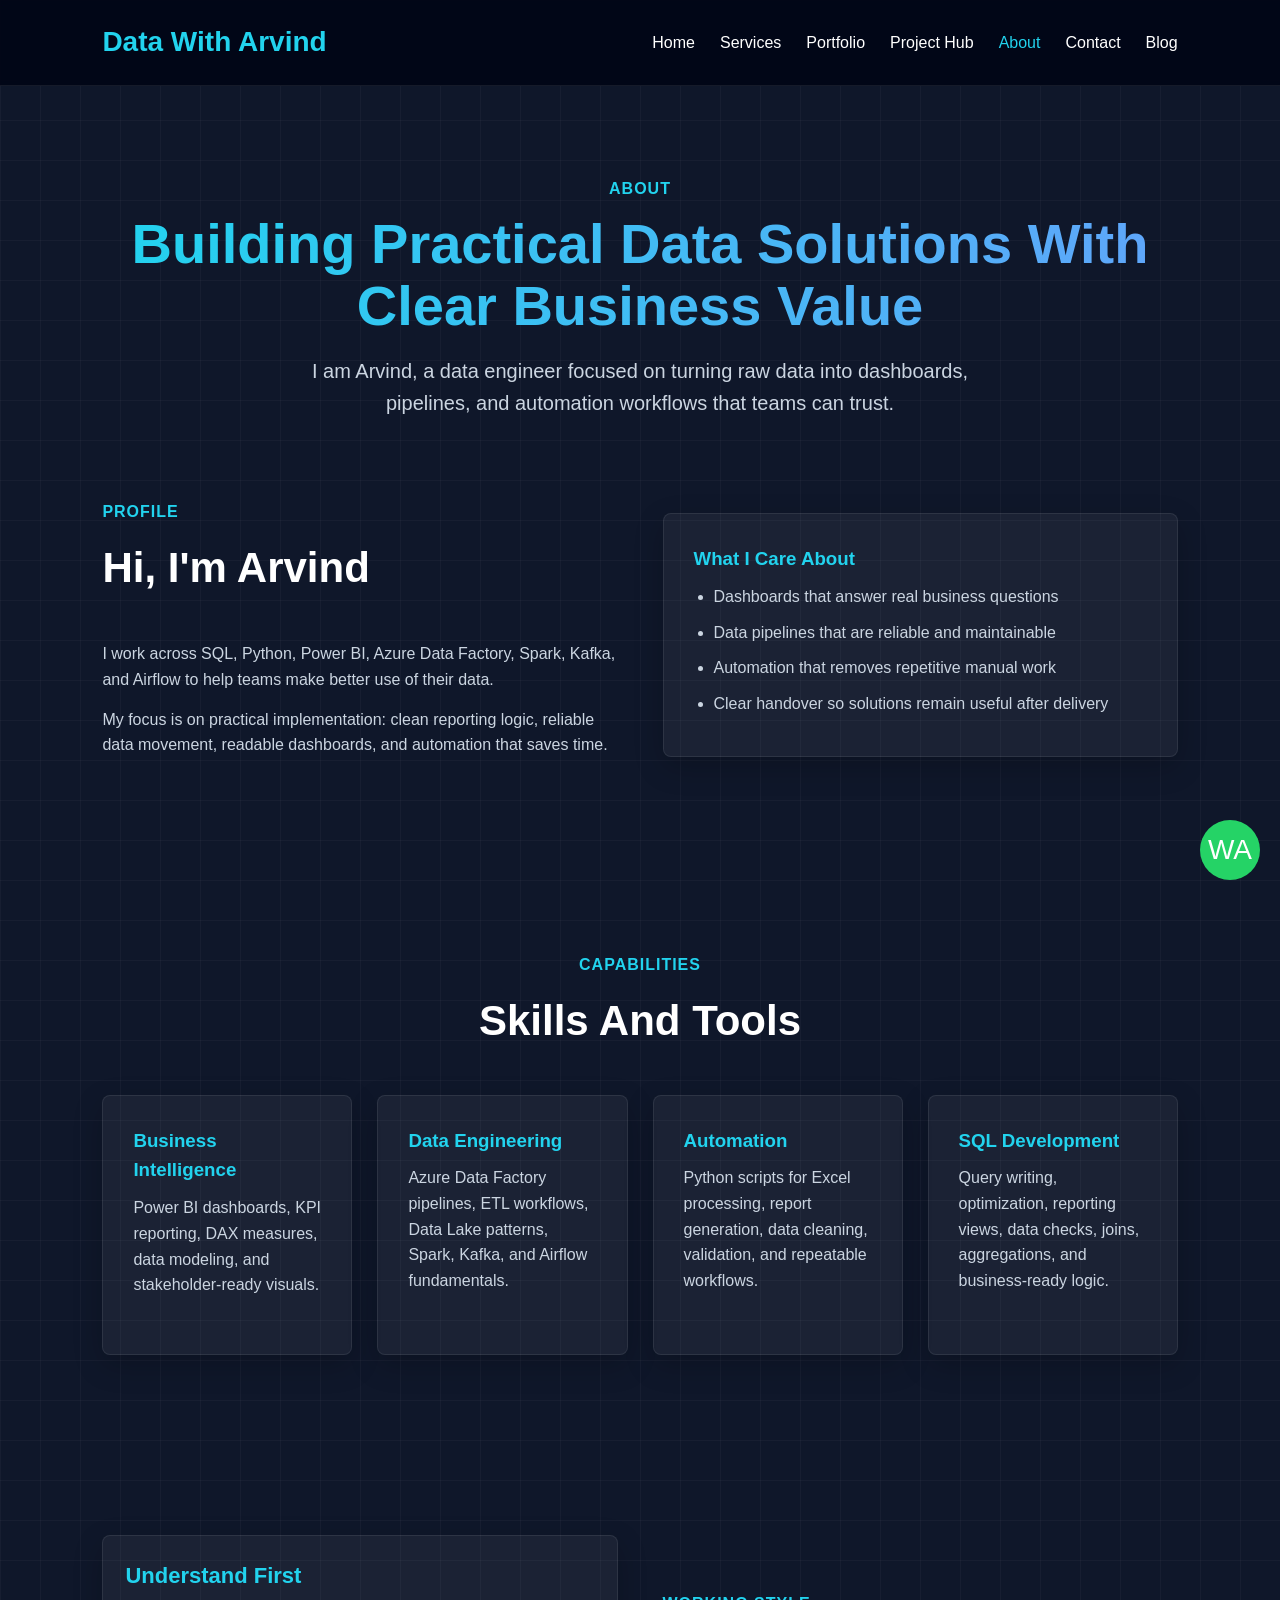
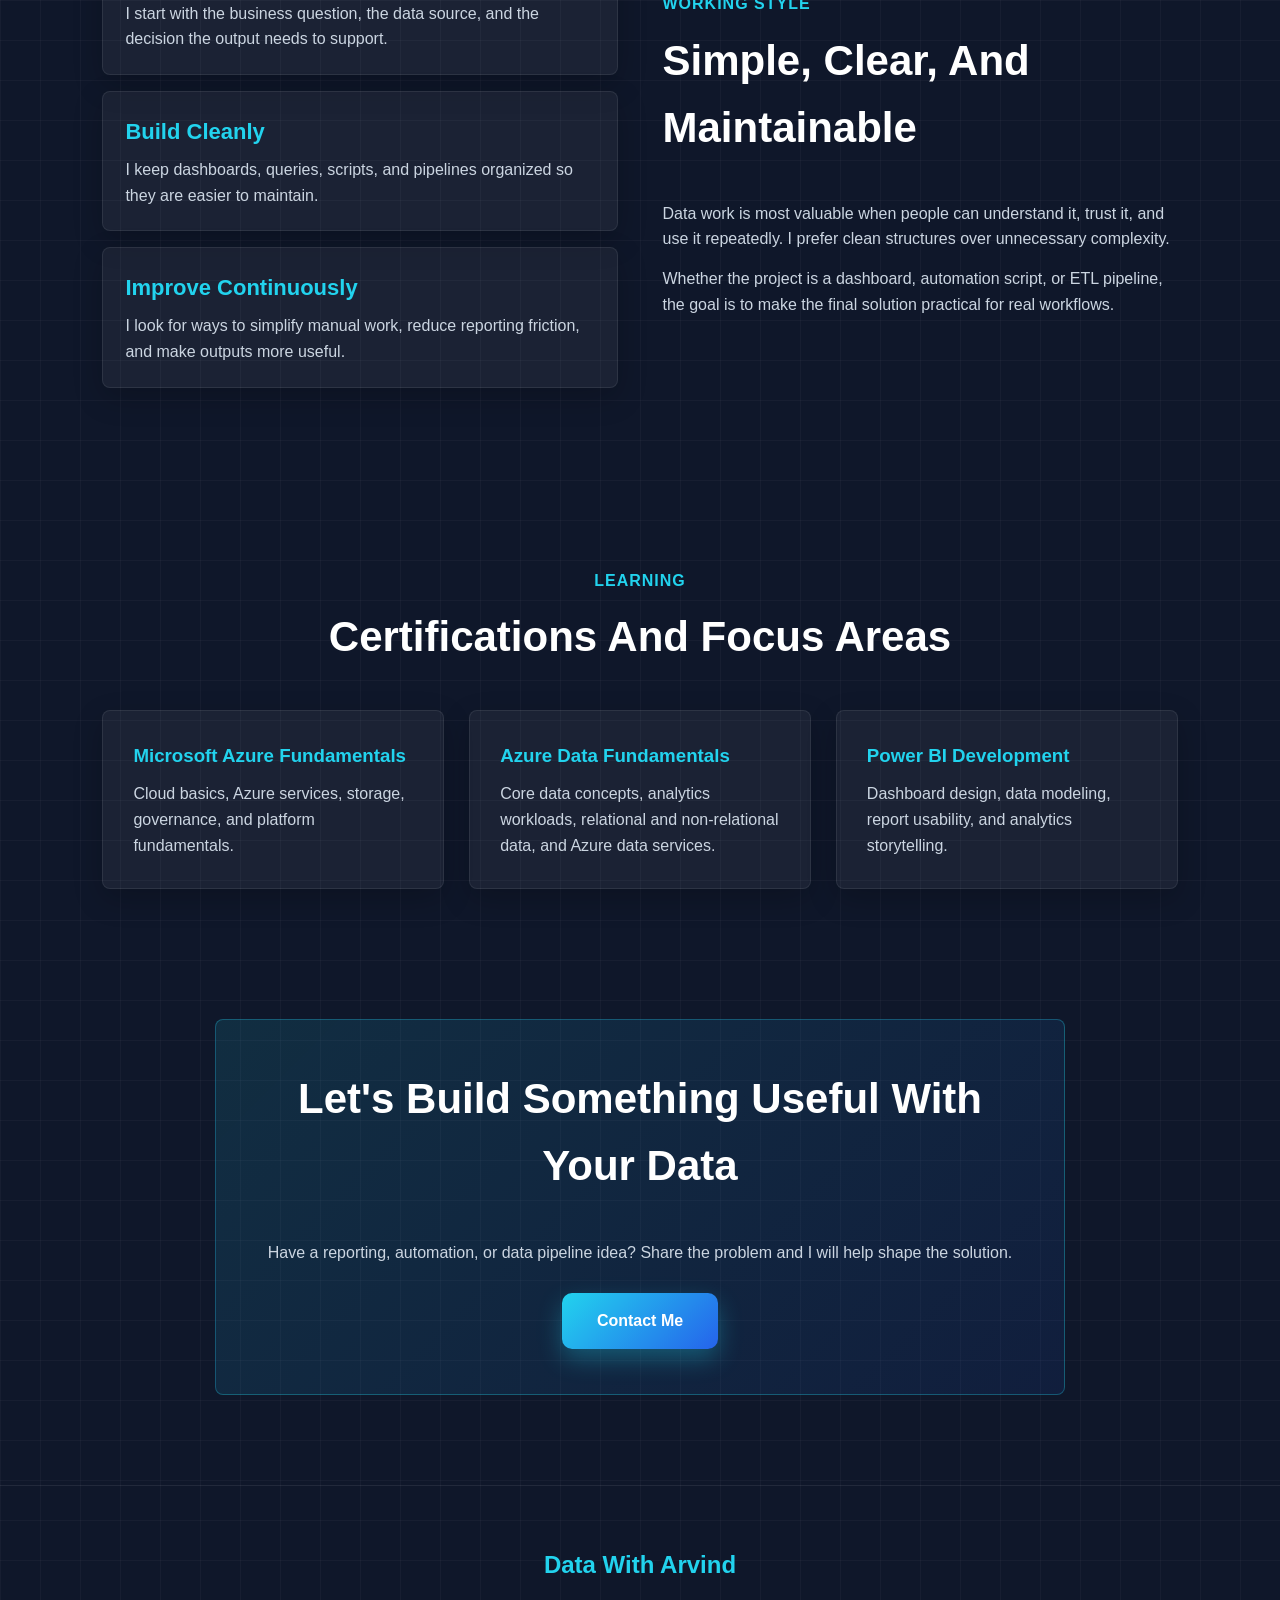
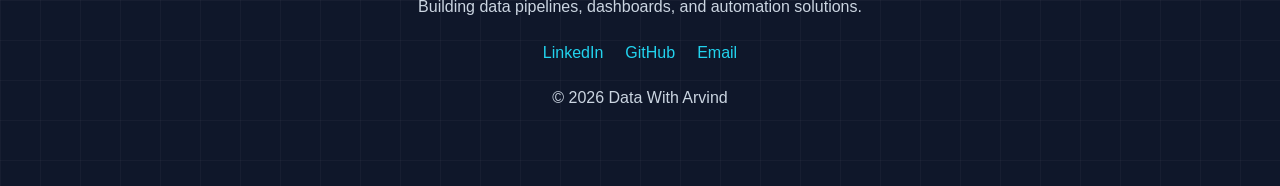
==== commit 65a887d0: "Clean up project structure and formatting" ====
--- a/about.html
+++ b/about.html
@@ -5,16 +5,7 @@
 <meta name="viewport" content="width=device-width, initial-scale=1.0">
 <meta name="description" content="Learn about Arvind, a data engineer focused on SQL, Python, Power BI, Azure Data Factory, Spark, Kafka, Airflow, dashboards, and automation.">
 <title>About | Data With Arvind</title>
-<link rel="icon" href="images/favicon.svg" type="image/svg+xml">
 <link rel="stylesheet" href="css/style.css">
-<meta property="og:title" content="About | Data With Arvind">
-<meta property="og:description" content="I build practical data solutions: dashboards, pipelines, and automation.">
-<meta property="og:type" content="website">
-<meta property="og:url" content="https://example.com/about.html">
-<meta property="og:image" content="https://example.com/images/hero-banner.png">
-<meta name="twitter:card" content="summary_large_image">
-<meta name="twitter:title" content="About | Data With Arvind">
-<meta name="twitter:description" content="Practical data engineering and BI solutions.">
 </head>
 
 <body>
@@ -25,7 +16,9 @@
 <ul>
 <li><a href="index.html">Home</a></li>
 <li><a href="services.html">Services</a></li>
-<li><a href="portfolio.html">Portfolio</a></li><li><a href="projects/index.html">Project Hub</a></li><li><a href="about.html" aria-current="page">About</a></li>
+<li><a href="portfolio.html">Portfolio</a></li>
+<li><a href="projects/index.html">Project Hub</a></li>
+<li><a href="about.html" aria-current="page">About</a></li>
 <li><a href="contact.html">Contact</a></li>
 <li><a href="blog.html">Blog</a></li>
 </ul>
--- a/css/style.css
+++ b/css/style.css
@@ -60,6 +60,10 @@
     color:#22d3ee;
 }
 
+nav a[aria-current="page"]{
+    color:#22d3ee;
+}
+
 /* HERO */
 .hero{
     min-height:90vh;
@@ -82,11 +86,6 @@
     display:flex;
     justify-content:center;
     align-items:center;
-    /* Prefer WebP where supported, fallback to PNG */
-    background-image: image-set(url('../images/hero-banner.webp') type('image/webp'), url('../images/hero-banner.png') type('image/png'));
-    background-repeat:no-repeat;
-    background-position:center right;
-    background-size:contain;
 }
 
 .hero-tag{
@@ -138,7 +137,7 @@
 }
 
 .hero-benefits li:before{
-    content:'✔';
+    content:'+';
     position:absolute;
     left:0;
     top:0;
@@ -255,12 +254,6 @@
     margin-right:auto;
 }
 
-.section h2{
-    text-align:center;
-    margin-bottom:40px;
-    font-size:42px;
-}
-
 /* GRID */
 .grid{
     display:grid;
@@ -512,13 +505,6 @@
     background:rgba(15,23,42,.95);
     border:1px solid rgba(255,255,255,.1);
     box-shadow:0 30px 60px rgba(0,0,0,.25);
-}
-
-.hero-image-container{
-    display:none;
-}
-
-.dashboard-card{
     margin-top:0;
     position:relative;
     z-index:1;
@@ -664,7 +650,7 @@
 }
 
 .why-highlight-list li:before{
-    content:'•';
+    content:'-';
     position:absolute;
     left:0;
     top:0;
@@ -937,145 +923,6 @@
     .footer-links{
         flex-wrap:wrap;
     }
-}
-
-.contact-section{
-
-    min-height:80vh;
-
-    display:grid;
-    grid-template-columns:1fr 1fr;
-
-    gap:50px;
-
-    padding:100px 8%;
-
-    align-items:center;
-}
-
-.contact-tag{
-    color:#22d3ee;
-    font-weight:600;
-}
-
-.contact-info h1{
-
-    font-size:60px;
-
-    margin:20px 0;
-
-    background:
-    linear-gradient(
-    90deg,
-    #22d3ee,
-    #60a5fa
-    );
-
-    -webkit-background-clip:text;
-    -webkit-text-fill-color:transparent;
-}
-
-.contact-info p{
-
-    color:#cbd5e1;
-
-    margin-bottom:30px;
-
-    max-width:550px;
-}
-
-.contact-card{
-
-    background:rgba(255,255,255,.05);
-
-    border:1px solid rgba(255,255,255,.08);
-
-    padding:18px 20px;
-
-    border-radius:15px;
-
-    margin-bottom:15px;
-
-    transition:.3s;
-}
-
-.contact-card:hover{
-
-    border-color:#22d3ee;
-
-    transform:translateX(10px);
-}
-
-.contact-form-box{
-
-    background:rgba(255,255,255,.05);
-
-    border:1px solid rgba(255,255,255,.08);
-
-    padding:35px;
-
-    border-radius:20px;
-
-    backdrop-filter:blur(15px);
-}
-
-.contact-form{
-
-    display:flex;
-
-    flex-direction:column;
-
-    gap:15px;
-}
-
-.contact-form input,
-.contact-form textarea{
-
-    background:#1e293b;
-
-    border:none;
-
-    color:white;
-
-    padding:15px;
-
-    border-radius:10px;
-
-    outline:none;
-}
-
-.contact-form input:focus,
-.contact-form textarea:focus,
-.contact-form select:focus{
-
-    border:1px solid #22d3ee;
-}
-
-.contact-form button{
-
-    background:
-    linear-gradient(
-    135deg,
-    #22d3ee,
-    #2563eb
-    );
-
-    color:white;
-
-    border:none;
-
-    padding:15px;
-
-    border-radius:10px;
-
-    cursor:pointer;
-
-    font-weight:700;
-}
-
-.contact-form button:hover{
-
-    transform:translateY(-3px);
 }
 
 .contact-section{
